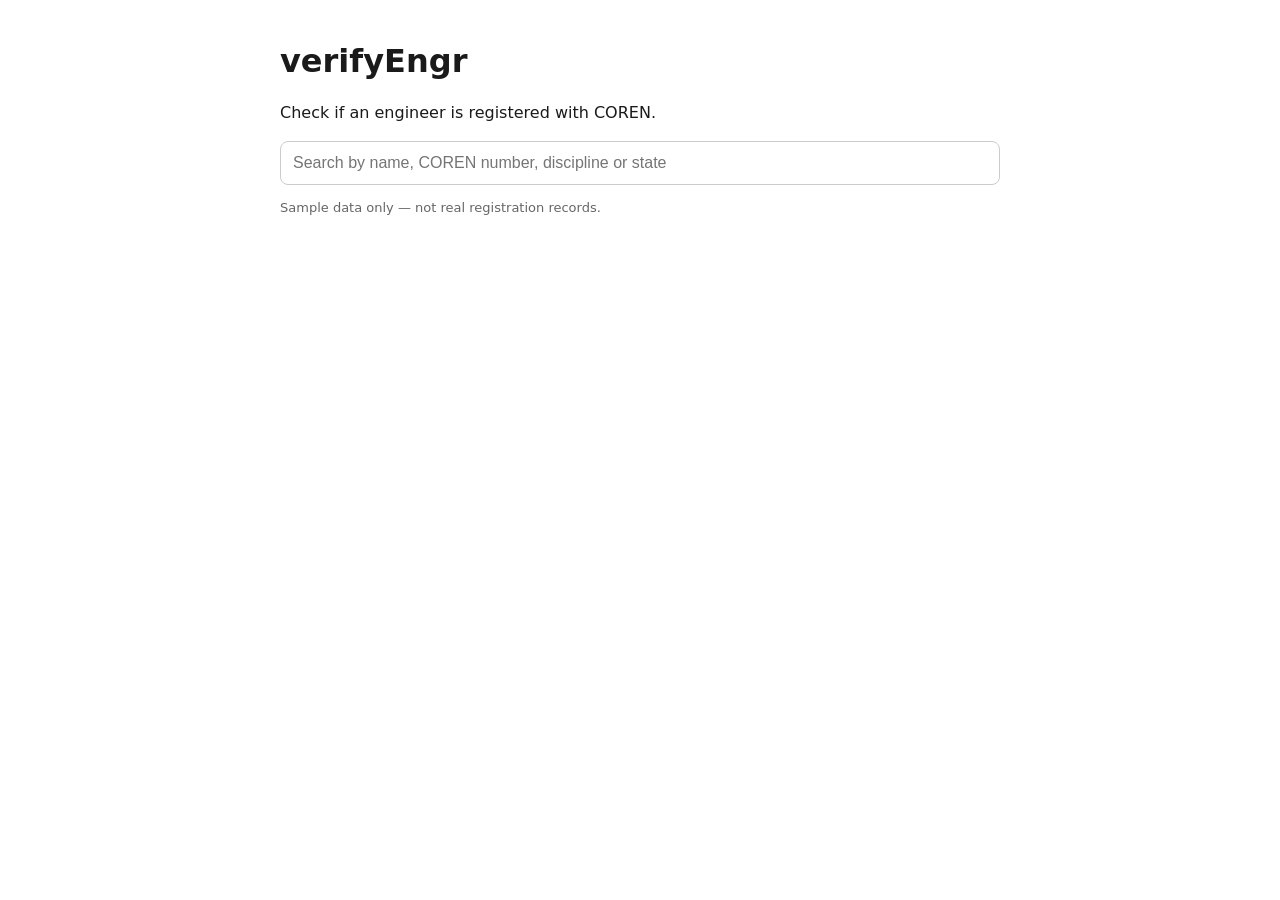
==== index.html @ ecddf060 "Prepare the site for GitHub Pages Add a root index.html that redirects to the website folder, a .noj" ====
<!DOCTYPE html>
<html lang="en">
<head>
  <meta charset="UTF-8">
  <title>verifyEngr</title>
  <!-- Sends visitors straight to the website folder -->
  <meta http-equiv="refresh" content="0; url=website/index.html">
</head>
<body>
  <p><a href="website/index.html">Go to verifyEngr</a></p>
</body>
</html>
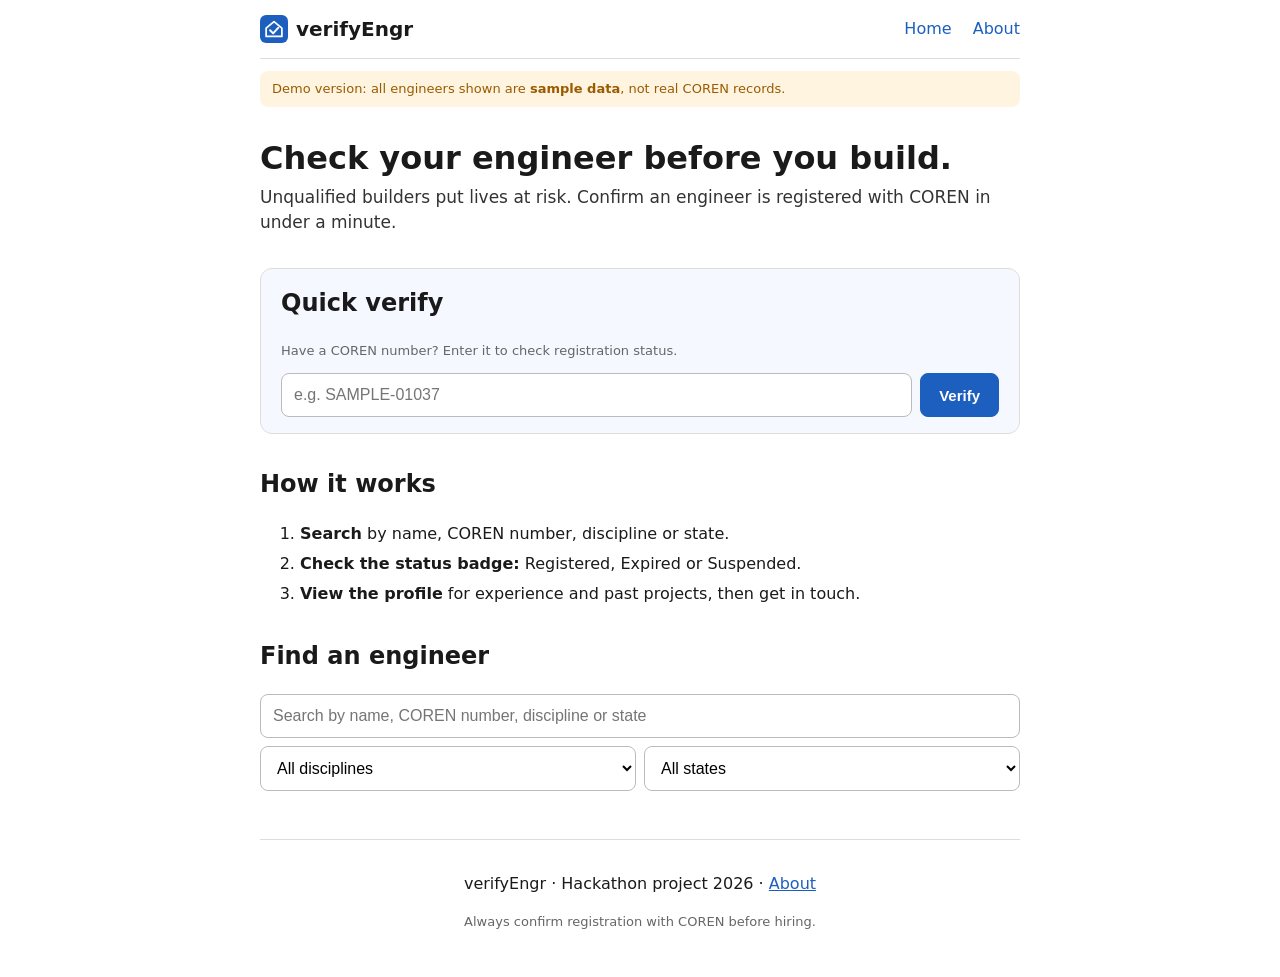
==== commit 35408ef1: "Add quick verify, filters, About page, sharing and reporting - Quick verify: COREN number gives a cl" ====
--- a/index.html
+++ b/index.html
@@ -3,6 +3,7 @@
 <head>
   <meta charset="UTF-8">
   <title>verifyEngr</title>
+  <link rel="icon" href="website/images/logo.svg">
   <!-- Sends visitors straight to the website folder -->
   <meta http-equiv="refresh" content="0; url=website/index.html">
 </head>
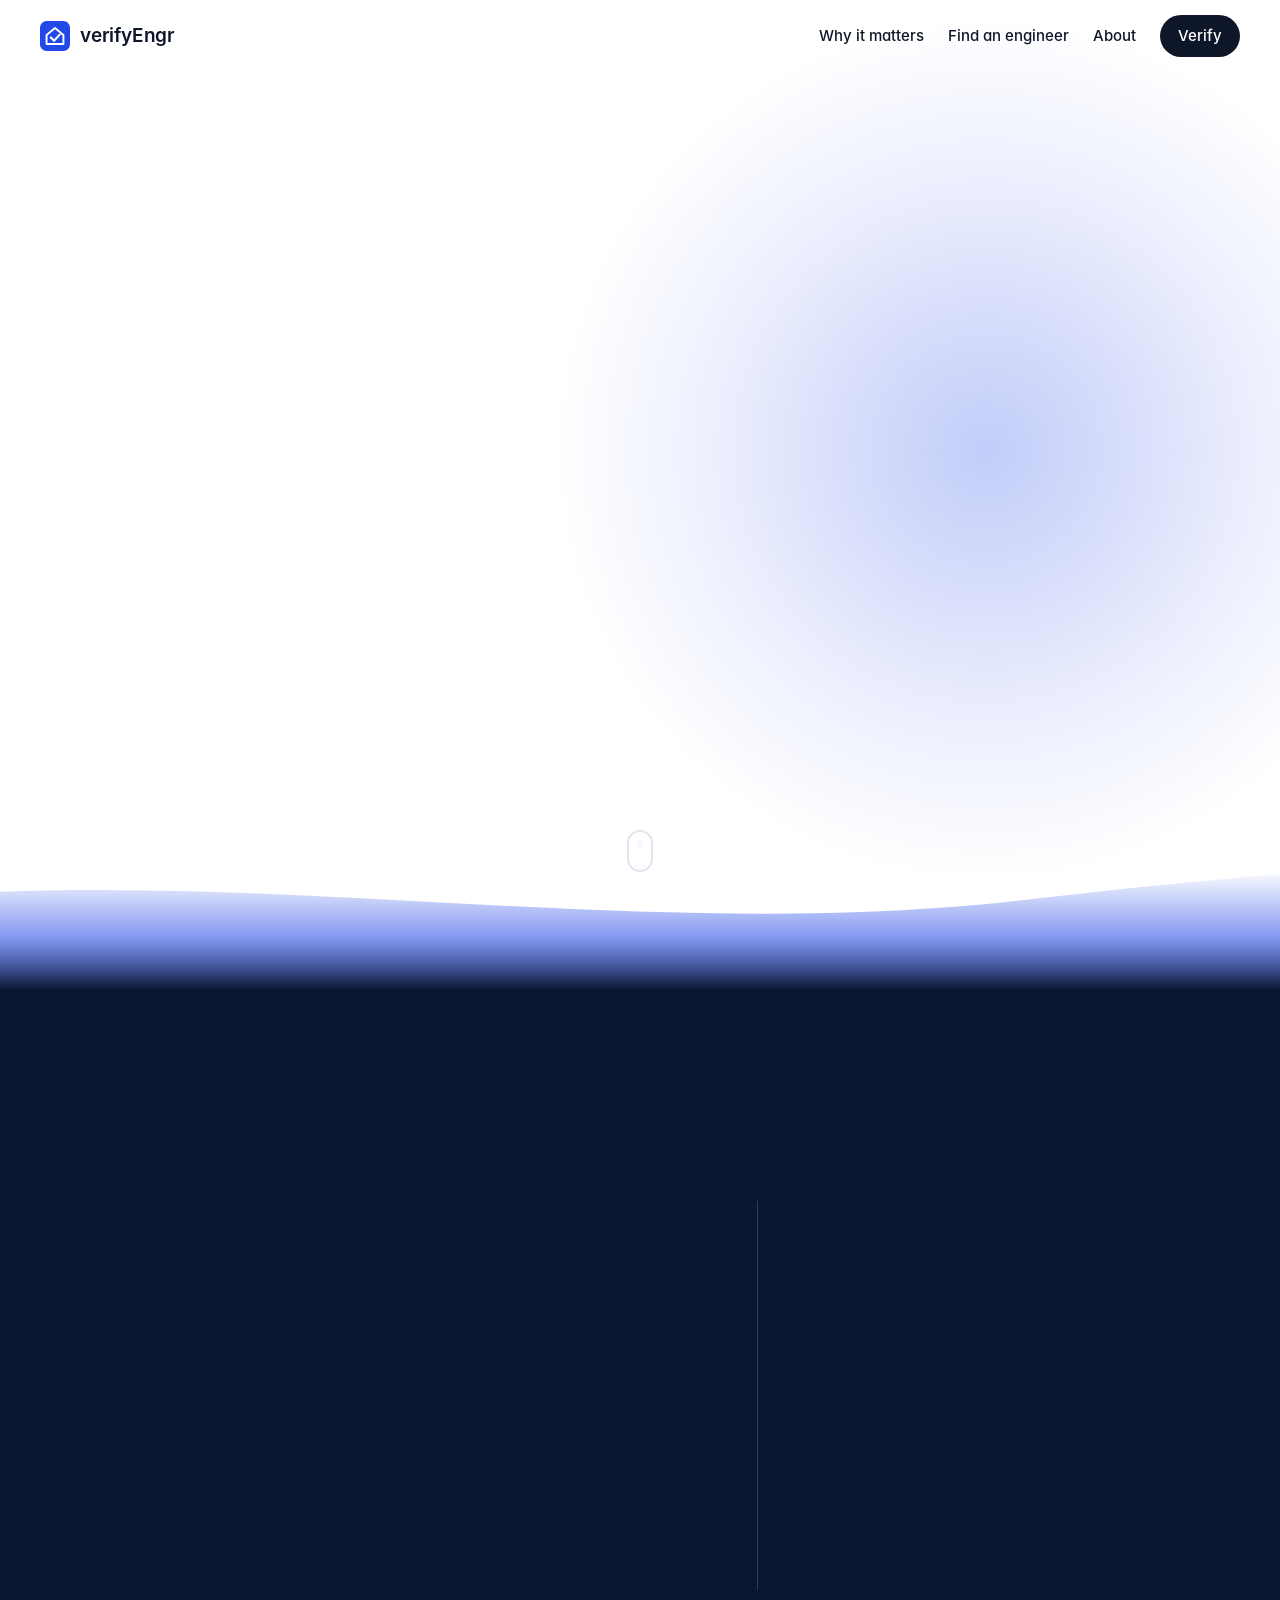
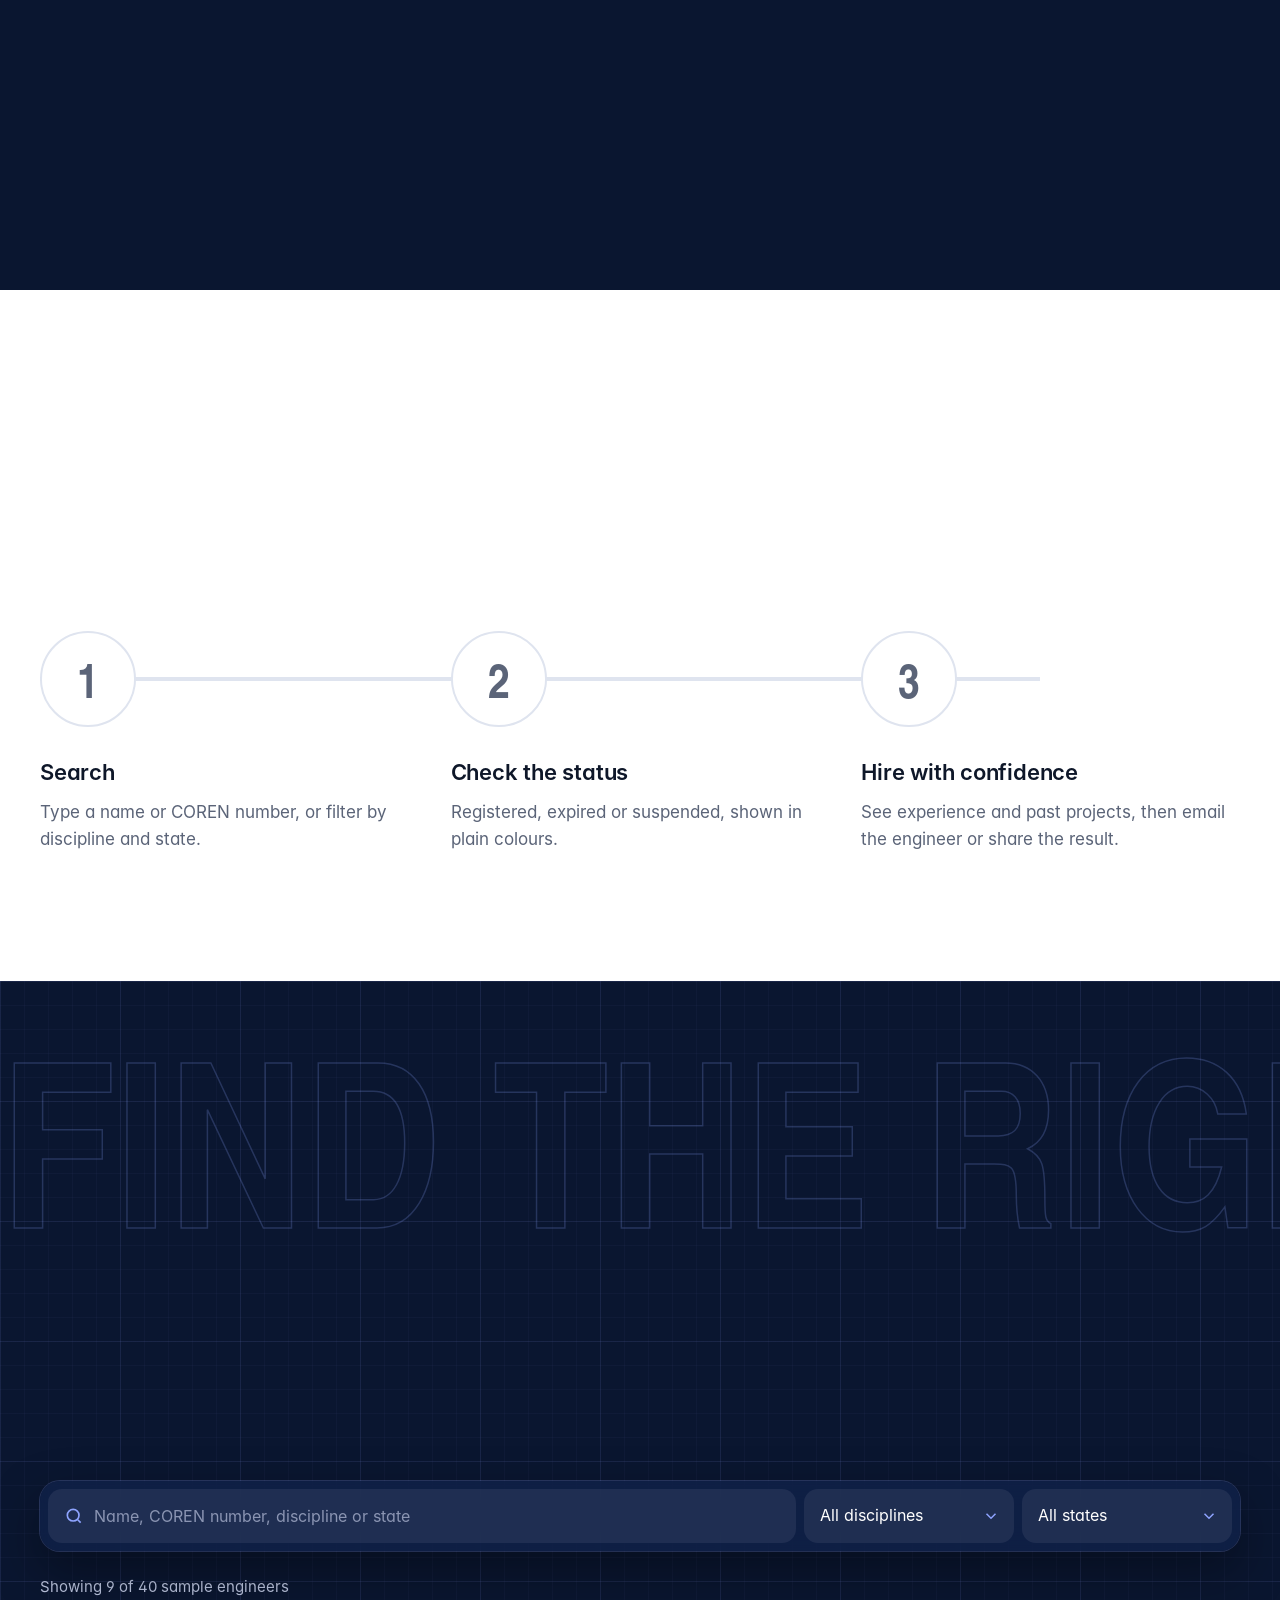
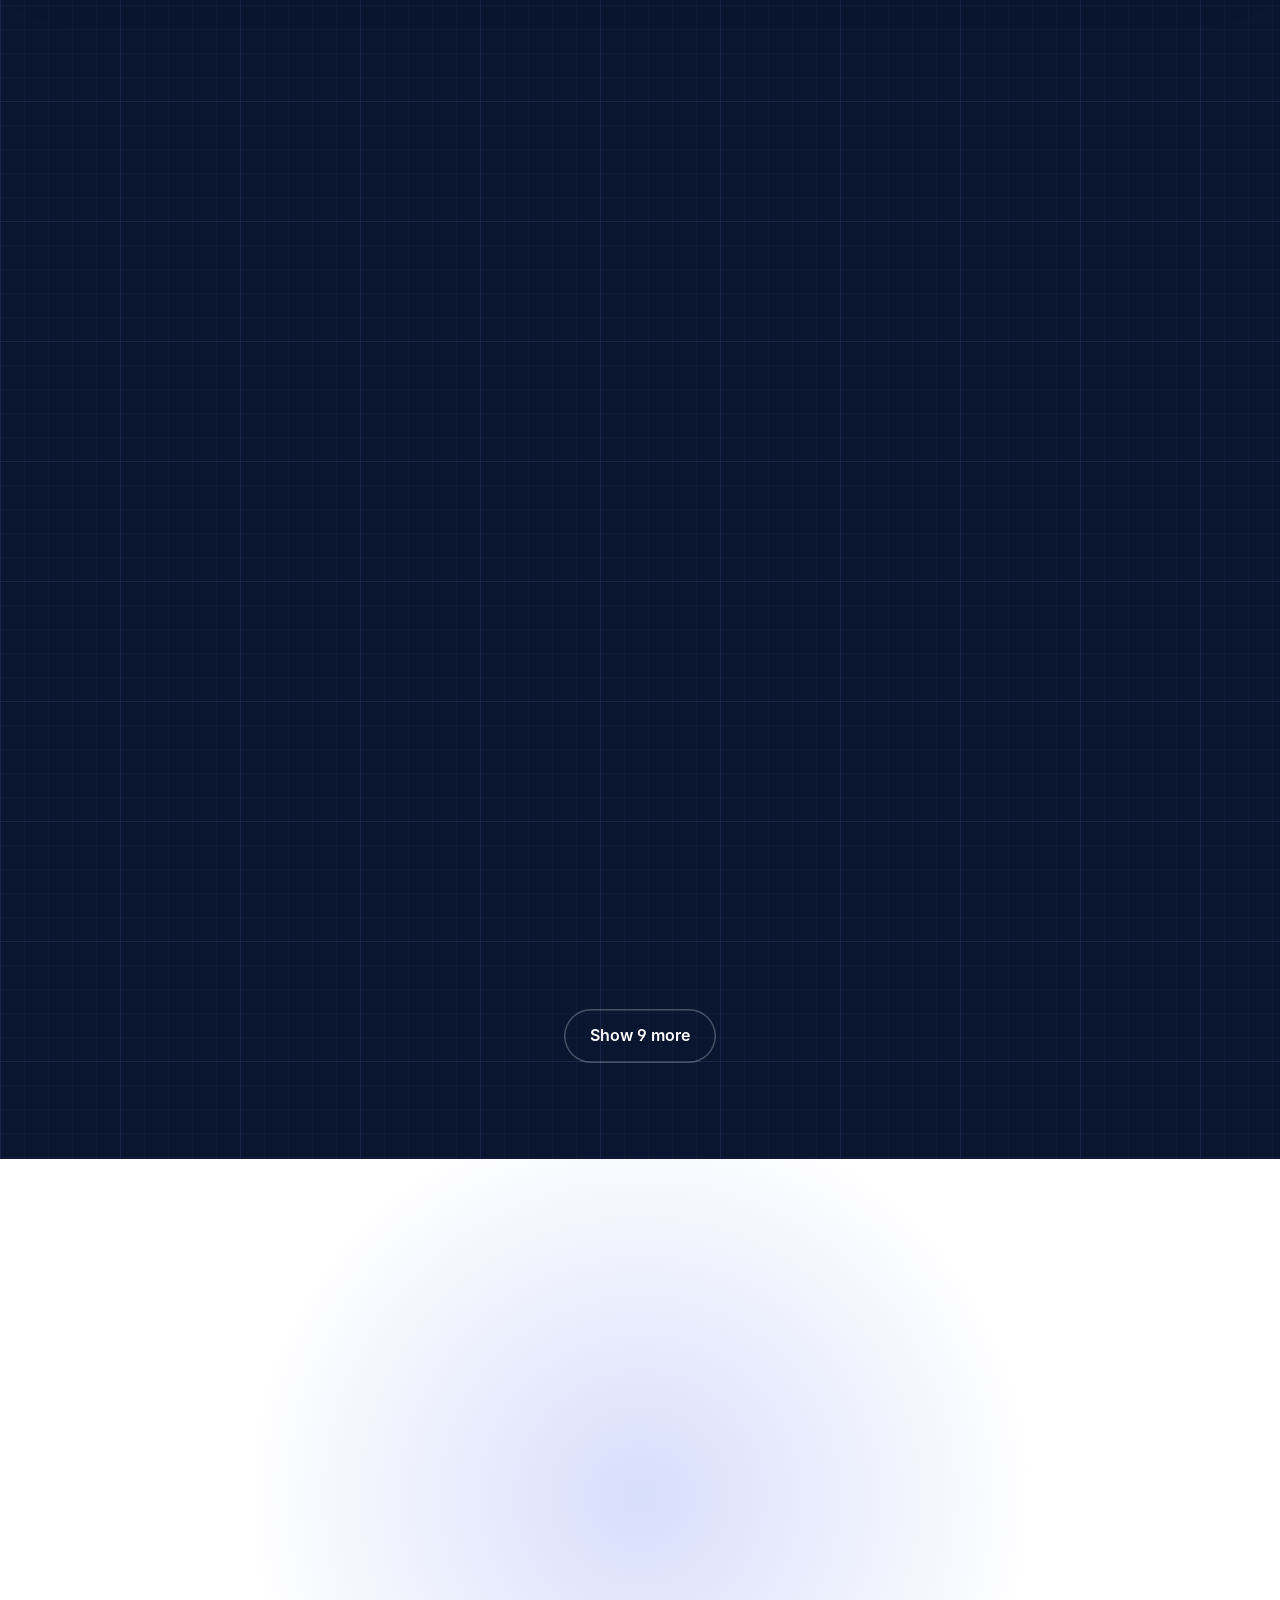
==== commit 9f4b2857: "Redesign the site with scroll motion, 3D and a certificate-style profile - New look: condensed displ" ====
--- a/index.html
+++ b/index.html
@@ -2,7 +2,20 @@
 <html lang="en">
 <head>
   <meta charset="UTF-8">
-  <title>verifyEngr</title>
+  <title>verifyEngr — Check your engineer before you build</title>
+  <meta name="description" content="Check in under a minute if an engineer is registered with COREN.">
+  <!-- Link preview: this is the page people share (verifyengr.vercel.app) -->
+  <meta property="og:type" content="website">
+  <meta property="og:site_name" content="verifyEngr">
+  <meta property="og:title" content="verifyEngr — Check your engineer before you build">
+  <meta property="og:description" content="Check in under a minute if an engineer is registered with COREN.">
+  <meta property="og:url" content="https://verifyengr.vercel.app/">
+  <meta property="og:image" content="https://verifyengr.vercel.app/website/images/og-image.jpg">
+  <meta property="og:image:width" content="1200">
+  <meta property="og:image:height" content="630">
+  <meta name="twitter:card" content="summary_large_image">
+  <meta name="twitter:title" content="verifyEngr — Check your engineer before you build">
+  <meta name="twitter:image" content="https://verifyengr.vercel.app/website/images/og-image.jpg">
   <link rel="icon" href="website/images/logo.svg">
   <!-- Sends visitors straight to the website folder -->
   <meta http-equiv="refresh" content="0; url=website/index.html">
